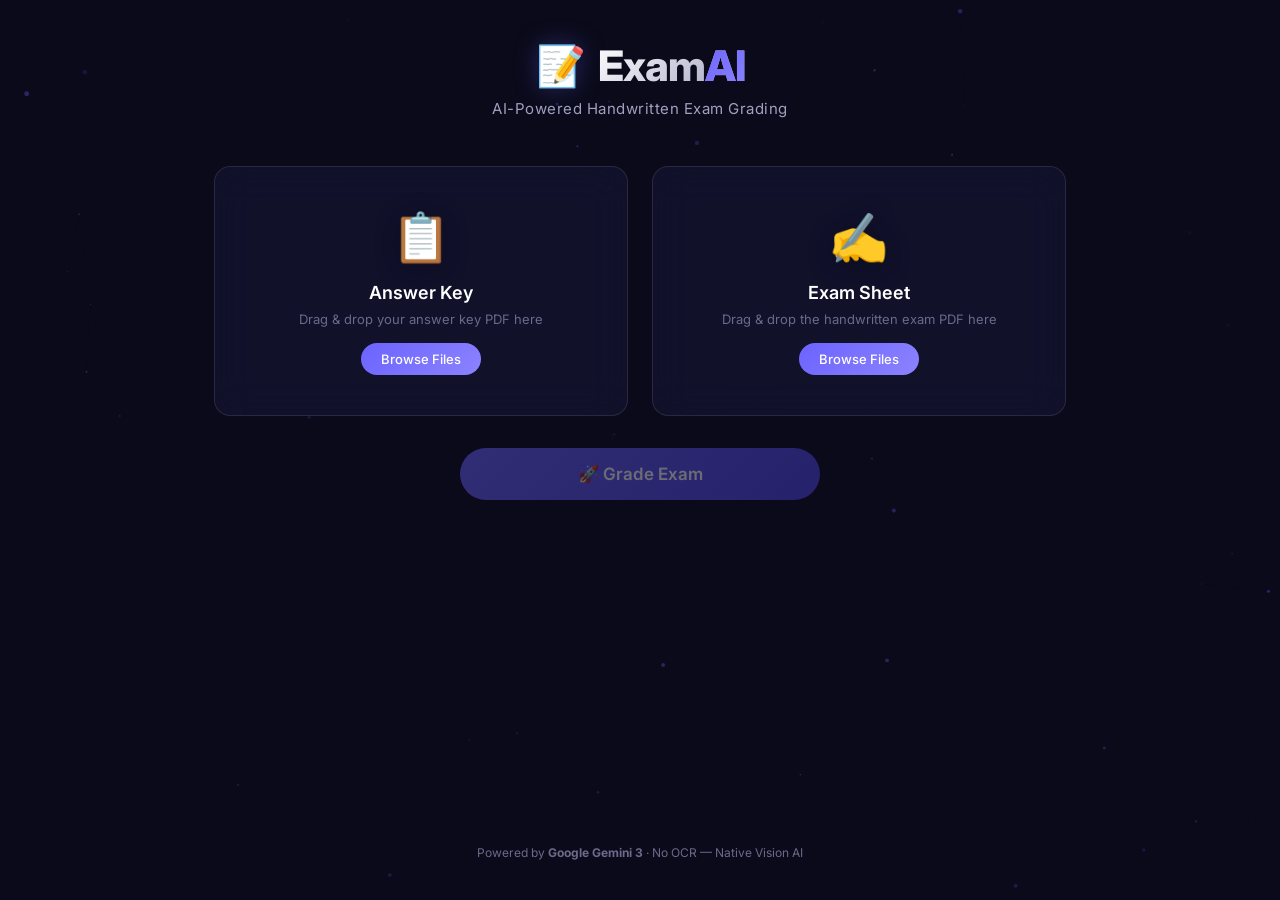
==== frontend/index.html @ cbce3d0c "v1" ====
<!DOCTYPE html>
<html lang="en">
<head>
    <meta charset="UTF-8">
    <meta name="viewport" content="width=device-width, initial-scale=1.0">
    <meta name="description" content="ExamAI - AI-Powered Handwritten Exam Grading using Google Gemini 3. Upload exam sheets and answer keys to get instant grading.">
    <title>ExamAI — AI Exam Grader</title>
    <link rel="preconnect" href="https://fonts.googleapis.com">
    <link rel="preconnect" href="https://fonts.gstatic.com" crossorigin>
    <link href="https://fonts.googleapis.com/css2?family=Inter:wght@300;400;500;600;700;800&display=swap" rel="stylesheet">
    <link rel="stylesheet" href="style.css">
</head>
<body>
    <!-- Background Canvas -->
    <canvas id="bgCanvas"></canvas>

    <!-- Main App -->
    <div class="app-container">
        <!-- Header -->
        <header class="header">
            <div class="logo">
                <span class="logo-icon">📝</span>
                <h1>Exam<span class="accent">AI</span></h1>
            </div>
            <p class="tagline">AI-Powered Handwritten Exam Grading</p>
        </header>

        <!-- Upload Section -->
        <main class="main-content" id="uploadSection">
            <div class="upload-grid">
                <!-- Answer Key Upload -->
                <div class="upload-card" id="answerKeyCard">
                    <div class="upload-zone" id="answerKeyZone" data-target="answerKey">
                        <div class="upload-icon">📋</div>
                        <h3>Answer Key</h3>
                        <p>Drag & drop your answer key PDF here</p>
                        <span class="upload-btn">Browse Files</span>
                        <input type="file" id="answerKeyInput" accept=".pdf" hidden>
                    </div>
                    <div class="file-info" id="answerKeyInfo" style="display: none;">
                        <span class="file-icon">📄</span>
                        <span class="file-name" id="answerKeyName"></span>
                        <button class="remove-btn" data-target="answerKey">✕</button>
                    </div>
                </div>

                <!-- Exam Sheet Upload -->
                <div class="upload-card" id="examSheetCard">
                    <div class="upload-zone" id="examSheetZone" data-target="examSheet">
                        <div class="upload-icon">✍️</div>
                        <h3>Exam Sheet</h3>
                        <p>Drag & drop the handwritten exam PDF here</p>
                        <span class="upload-btn">Browse Files</span>
                        <input type="file" id="examSheetInput" accept=".pdf" hidden>
                    </div>
                    <div class="file-info" id="examSheetInfo" style="display: none;">
                        <span class="file-icon">📄</span>
                        <span class="file-name" id="examSheetName"></span>
                        <button class="remove-btn" data-target="examSheet">✕</button>
                    </div>
                </div>
            </div>

            <!-- Grade Button -->
            <button class="grade-btn" id="gradeBtn" disabled>
                <span class="btn-text">🚀 Grade Exam</span>
                <span class="btn-loading" style="display: none;">
                    <span class="spinner"></span>
                    Analyzing with Gemini 3...
                </span>
            </button>
        </main>

        <!-- Progress Section -->
        <section class="progress-section" id="progressSection" style="display: none;">
            <div class="progress-card">
                <div class="progress-header">
                    <span class="spinner-large"></span>
                    <h2>Grading in Progress</h2>
                </div>
                <div class="progress-steps">
                    <div class="step" id="step1">
                        <span class="step-icon">📄</span>
                        <span class="step-text">Converting PDFs to images...</span>
                    </div>
                    <div class="step" id="step2">
                        <span class="step-icon">🔍</span>
                        <span class="step-text">Analyzing answer key with Gemini 3...</span>
                    </div>
                    <div class="step" id="step3">
                        <span class="step-icon">📝</span>
                        <span class="step-text">Grading handwritten answers...</span>
                    </div>
                    <div class="step" id="step4">
                        <span class="step-icon">📊</span>
                        <span class="step-text">Generating grading report...</span>
                    </div>
                </div>
                <div class="progress-bar-container">
                    <div class="progress-bar" id="progressBar"></div>
                </div>
                <p class="progress-note">This may take 30-60 seconds depending on the exam length.</p>
            </div>
        </section>

        <!-- Results Section -->
        <section class="results-section" id="resultsSection" style="display: none;">
            <div class="results-card">
                <div class="results-header">
                    <h2>✅ Grading Complete!</h2>
                    <div class="score-circle" id="scoreCircle">
                        <span class="score-value" id="scoreValue">--</span>
                        <span class="score-label">Score</span>
                    </div>
                </div>
                
                <div class="results-summary" id="resultsSummary"></div>
                
                <div class="results-table-container" id="resultsTable"></div>
                
                <div class="results-actions">
                    <button class="download-btn" id="downloadBtn">
                        📥 Download Report PDF
                    </button>
                    <button class="new-btn" id="newGradeBtn">
                        🔄 Grade Another Exam
                    </button>
                </div>
            </div>
        </section>

        <!-- Error Section -->
        <section class="error-section" id="errorSection" style="display: none;">
            <div class="error-card">
                <span class="error-icon">⚠️</span>
                <h2>Grading Failed</h2>
                <p class="error-message" id="errorMessage"></p>
                <button class="retry-btn" id="retryBtn">Try Again</button>
            </div>
        </section>

        <!-- Footer -->
        <footer class="footer">
            <p>Powered by <strong>Google Gemini 3</strong> · No OCR — Native Vision AI</p>
        </footer>
    </div>

    <script src="app.js"></script>
</body>
</html>
---- frontend/style.css ----
/* ================================================
   ExamAI - Premium Dark Glassmorphism Design
   ================================================ */

/* ── Reset & Base ── */
*,
*::before,
*::after {
    margin: 0;
    padding: 0;
    box-sizing: border-box;
}

:root {
    --bg-primary: #0a0a1a;
    --bg-secondary: #12122a;
    --bg-card: rgba(20, 20, 50, 0.7);
    --bg-card-hover: rgba(30, 30, 70, 0.8);
    --glass: rgba(255, 255, 255, 0.05);
    --glass-border: rgba(255, 255, 255, 0.1);
    --accent: #6c63ff;
    --accent-light: #8b83ff;
    --accent-glow: rgba(108, 99, 255, 0.3);
    --success: #00d97e;
    --success-glow: rgba(0, 217, 126, 0.3);
    --warning: #f5a623;
    --danger: #ff4d6d;
    --danger-glow: rgba(255, 77, 109, 0.3);
    --text-primary: #ffffff;
    --text-secondary: #a0a0c0;
    --text-muted: #6a6a8a;
    --radius: 16px;
    --radius-sm: 10px;
    --shadow: 0 8px 32px rgba(0, 0, 0, 0.4);
    --transition: all 0.3s cubic-bezier(0.4, 0, 0.2, 1);
}

html {
    font-size: 16px;
    scroll-behavior: smooth;
}

body {
    font-family: 'Inter', -apple-system, BlinkMacSystemFont, sans-serif;
    background: var(--bg-primary);
    color: var(--text-primary);
    min-height: 100vh;
    overflow-x: hidden;
    position: relative;
}

/* ── Background Canvas ── */
#bgCanvas {
    position: fixed;
    top: 0;
    left: 0;
    width: 100%;
    height: 100%;
    z-index: 0;
    pointer-events: none;
}

/* ── App Container ── */
.app-container {
    position: relative;
    z-index: 1;
    max-width: 900px;
    margin: 0 auto;
    padding: 40px 24px;
    min-height: 100vh;
    display: flex;
    flex-direction: column;
}

/* ── Header ── */
.header {
    text-align: center;
    margin-bottom: 48px;
    animation: fadeInDown 0.8s ease;
}

.logo {
    display: flex;
    align-items: center;
    justify-content: center;
    gap: 12px;
    margin-bottom: 8px;
}

.logo-icon {
    font-size: 40px;
    filter: drop-shadow(0 0 12px var(--accent-glow));
}

.logo h1 {
    font-size: 42px;
    font-weight: 800;
    letter-spacing: -1px;
    background: linear-gradient(135deg, #ffffff 0%, #a0a0c0 100%);
    -webkit-background-clip: text;
    -webkit-text-fill-color: transparent;
    background-clip: text;
}

.accent {
    background: linear-gradient(135deg, var(--accent) 0%, var(--accent-light) 100%);
    -webkit-background-clip: text;
    background-clip: text;
}

.tagline {
    font-size: 15px;
    color: var(--text-secondary);
    font-weight: 400;
    letter-spacing: 0.5px;
}

/* ── Upload Section ── */
.upload-grid {
    display: grid;
    grid-template-columns: 1fr 1fr;
    gap: 24px;
    margin-bottom: 32px;
}

.upload-card {
    background: var(--bg-card);
    backdrop-filter: blur(20px);
    -webkit-backdrop-filter: blur(20px);
    border: 1px solid var(--glass-border);
    border-radius: var(--radius);
    overflow: hidden;
    transition: var(--transition);
    animation: fadeInUp 0.6s ease;
}

.upload-card:nth-child(2) {
    animation-delay: 0.1s;
}

.upload-card:hover {
    border-color: var(--accent);
    box-shadow: 0 0 30px var(--accent-glow);
    transform: translateY(-2px);
}

.upload-zone {
    padding: 40px 24px;
    text-align: center;
    cursor: pointer;
    transition: var(--transition);
    position: relative;
}

.upload-zone.drag-over {
    background: rgba(108, 99, 255, 0.1);
    border-color: var(--accent);
}

.upload-zone.has-file {
    padding: 20px 24px;
}

.upload-icon {
    font-size: 48px;
    margin-bottom: 16px;
    display: block;
    filter: drop-shadow(0 4px 12px rgba(0, 0, 0, 0.3));
    transition: var(--transition);
}

.upload-zone:hover .upload-icon {
    transform: scale(1.1);
}

.upload-zone h3 {
    font-size: 18px;
    font-weight: 600;
    margin-bottom: 8px;
    color: var(--text-primary);
}

.upload-zone p {
    font-size: 13px;
    color: var(--text-muted);
    margin-bottom: 16px;
}

.upload-btn {
    display: inline-block;
    padding: 8px 20px;
    background: linear-gradient(135deg, var(--accent), var(--accent-light));
    color: white;
    border-radius: 50px;
    font-size: 13px;
    font-weight: 500;
    transition: var(--transition);
    cursor: pointer;
}

.upload-btn:hover {
    transform: scale(1.05);
    box-shadow: 0 4px 20px var(--accent-glow);
}

/* ── File Info ── */
.file-info {
    display: flex;
    align-items: center;
    gap: 10px;
    padding: 14px 20px;
    background: rgba(108, 99, 255, 0.08);
    border-top: 1px solid var(--glass-border);
    animation: fadeIn 0.3s ease;
}

.file-icon {
    font-size: 20px;
}

.file-name {
    flex: 1;
    font-size: 13px;
    color: var(--accent-light);
    font-weight: 500;
    overflow: hidden;
    text-overflow: ellipsis;
    white-space: nowrap;
}

.remove-btn {
    background: rgba(255, 77, 109, 0.15);
    border: none;
    color: var(--danger);
    width: 28px;
    height: 28px;
    border-radius: 50%;
    cursor: pointer;
    font-size: 14px;
    display: flex;
    align-items: center;
    justify-content: center;
    transition: var(--transition);
}

.remove-btn:hover {
    background: var(--danger);
    color: white;
}

/* ── Grade Button ── */
.grade-btn {
    display: flex;
    align-items: center;
    justify-content: center;
    width: 100%;
    max-width: 360px;
    margin: 0 auto;
    padding: 16px 32px;
    background: linear-gradient(135deg, var(--accent), #4f46e5);
    color: white;
    border: none;
    border-radius: 60px;
    font-size: 17px;
    font-weight: 600;
    font-family: inherit;
    cursor: pointer;
    transition: var(--transition);
    box-shadow: 0 4px 24px var(--accent-glow);
    animation: fadeInUp 0.8s ease;
}

.grade-btn:hover:not(:disabled) {
    transform: translateY(-2px);
    box-shadow: 0 8px 40px var(--accent-glow);
}

.grade-btn:active:not(:disabled) {
    transform: translateY(0);
}

.grade-btn:disabled {
    opacity: 0.4;
    cursor: not-allowed;
    box-shadow: none;
}

.btn-text, .btn-loading {
    display: flex;
    align-items: center;
    gap: 8px;
}

/* ── Spinner ── */
.spinner {
    width: 20px;
    height: 20px;
    border: 2.5px solid rgba(255, 255, 255, 0.3);
    border-top-color: white;
    border-radius: 50%;
    animation: spin 0.8s linear infinite;
}

.spinner-large {
    width: 36px;
    height: 36px;
    border: 3px solid rgba(108, 99, 255, 0.2);
    border-top-color: var(--accent);
    border-radius: 50%;
    animation: spin 0.8s linear infinite;
}

/* ── Progress Section ── */
.progress-section {
    animation: fadeIn 0.5s ease;
}

.progress-card {
    background: var(--bg-card);
    backdrop-filter: blur(20px);
    border: 1px solid var(--glass-border);
    border-radius: var(--radius);
    padding: 40px;
    text-align: center;
}

.progress-header {
    display: flex;
    flex-direction: column;
    align-items: center;
    gap: 16px;
    margin-bottom: 32px;
}

.progress-header h2 {
    font-size: 22px;
    font-weight: 600;
}

.progress-steps {
    display: flex;
    flex-direction: column;
    gap: 12px;
    margin-bottom: 28px;
    text-align: left;
    max-width: 400px;
    margin-left: auto;
    margin-right: auto;
}

.step {
    display: flex;
    align-items: center;
    gap: 12px;
    padding: 10px 16px;
    border-radius: var(--radius-sm);
    background: rgba(255, 255, 255, 0.03);
    opacity: 0.4;
    transition: var(--transition);
}

.step.active {
    opacity: 1;
    background: rgba(108, 99, 255, 0.1);
    border-left: 3px solid var(--accent);
}

.step.done {
    opacity: 0.7;
}

.step.done .step-icon::after {
    content: " ✓";
    color: var(--success);
}

.step-icon {
    font-size: 18px;
}

.step-text {
    font-size: 14px;
    color: var(--text-secondary);
}

.progress-bar-container {
    height: 6px;
    background: rgba(255, 255, 255, 0.06);
    border-radius: 3px;
    overflow: hidden;
    margin-bottom: 16px;
}

.progress-bar {
    height: 100%;
    width: 0%;
    background: linear-gradient(90deg, var(--accent), var(--accent-light));
    border-radius: 3px;
    transition: width 1s ease;
}

.progress-note {
    font-size: 12px;
    color: var(--text-muted);
}

/* ── Results Section ── */
.results-section {
    animation: fadeIn 0.5s ease;
}

.results-card {
    background: var(--bg-card);
    backdrop-filter: blur(20px);
    border: 1px solid var(--glass-border);
    border-radius: var(--radius);
    padding: 40px;
}

.results-header {
    display: flex;
    align-items: center;
    justify-content: space-between;
    margin-bottom: 32px;
    flex-wrap: wrap;
    gap: 20px;
}

.results-header h2 {
    font-size: 24px;
    font-weight: 700;
    color: var(--success);
}

.score-circle {
    width: 100px;
    height: 100px;
    border-radius: 50%;
    display: flex;
    flex-direction: column;
    align-items: center;
    justify-content: center;
    background: conic-gradient(var(--accent) 0deg, transparent 0deg);
    position: relative;
    animation: scoreReveal 1s ease;
}

.score-circle::before {
    content: '';
    position: absolute;
    width: 82px;
    height: 82px;
    border-radius: 50%;
    background: var(--bg-card);
}

.score-value {
    position: relative;
    z-index: 1;
    font-size: 22px;
    font-weight: 800;
    color: var(--text-primary);
}

.score-label {
    position: relative;
    z-index: 1;
    font-size: 10px;
    color: var(--text-muted);
    text-transform: uppercase;
    letter-spacing: 1px;
}

/* ── Results Summary ── */
.results-summary {
    display: grid;
    grid-template-columns: repeat(auto-fit, minmax(140px, 1fr));
    gap: 12px;
    margin-bottom: 28px;
}

.summary-item {
    background: rgba(255, 255, 255, 0.03);
    border-radius: var(--radius-sm);
    padding: 16px;
    text-align: center;
}

.summary-item .value {
    font-size: 24px;
    font-weight: 700;
    color: var(--accent-light);
    display: block;
}

.summary-item .label {
    font-size: 11px;
    color: var(--text-muted);
    text-transform: uppercase;
    letter-spacing: 0.5px;
    margin-top: 4px;
}

/* ── Results Table ── */
.results-table-container {
    overflow-x: auto;
    margin-bottom: 28px;
}

.results-table {
    width: 100%;
    border-collapse: collapse;
    font-size: 14px;
}

.results-table thead th {
    background: rgba(108, 99, 255, 0.15);
    color: var(--accent-light);
    padding: 12px 16px;
    text-align: left;
    font-weight: 600;
    font-size: 12px;
    text-transform: uppercase;
    letter-spacing: 0.5px;
    border-bottom: 1px solid var(--glass-border);
}

.results-table tbody tr {
    border-bottom: 1px solid rgba(255, 255, 255, 0.04);
    transition: var(--transition);
}

.results-table tbody tr:hover {
    background: rgba(108, 99, 255, 0.05);
}

.results-table td {
    padding: 12px 16px;
    color: var(--text-secondary);
}

.results-table td:first-child {
    font-weight: 600;
    color: var(--text-primary);
}

.marks-badge {
    display: inline-flex;
    align-items: center;
    gap: 4px;
    padding: 4px 10px;
    border-radius: 20px;
    font-size: 13px;
    font-weight: 600;
}

.marks-badge.full {
    background: rgba(0, 217, 126, 0.15);
    color: var(--success);
}

.marks-badge.partial {
    background: rgba(245, 166, 35, 0.15);
    color: var(--warning);
}

.marks-badge.zero {
    background: rgba(255, 77, 109, 0.15);
    color: var(--danger);
}

.reasoning-text {
    font-size: 12px;
    color: var(--text-muted);
    font-style: italic;
    max-width: 300px;
}

/* ── Action Buttons ── */
.results-actions {
    display: flex;
    gap: 16px;
    justify-content: center;
    flex-wrap: wrap;
}

.download-btn {
    padding: 14px 32px;
    background: linear-gradient(135deg, var(--success), #00b368);
    color: white;
    border: none;
    border-radius: 50px;
    font-size: 15px;
    font-weight: 600;
    font-family: inherit;
    cursor: pointer;
    transition: var(--transition);
    box-shadow: 0 4px 20px var(--success-glow);
}

.download-btn:hover {
    transform: translateY(-2px);
    box-shadow: 0 8px 30px var(--success-glow);
}

.new-btn {
    padding: 14px 32px;
    background: rgba(255, 255, 255, 0.06);
    color: var(--text-secondary);
    border: 1px solid var(--glass-border);
    border-radius: 50px;
    font-size: 15px;
    font-weight: 500;
    font-family: inherit;
    cursor: pointer;
    transition: var(--transition);
}

.new-btn:hover {
    background: rgba(255, 255, 255, 0.1);
    color: var(--text-primary);
}

/* ── Error Section ── */
.error-card {
    background: var(--bg-card);
    backdrop-filter: blur(20px);
    border: 1px solid rgba(255, 77, 109, 0.3);
    border-radius: var(--radius);
    padding: 48px 40px;
    text-align: center;
    animation: shake 0.4s ease;
}

.error-icon {
    font-size: 56px;
    display: block;
    margin-bottom: 16px;
}

.error-card h2 {
    font-size: 22px;
    color: var(--danger);
    margin-bottom: 12px;
}

.error-message {
    color: var(--text-secondary);
    font-size: 14px;
    margin-bottom: 24px;
    max-width: 500px;
    margin-left: auto;
    margin-right: auto;
}

.retry-btn {
    padding: 12px 28px;
    background: rgba(255, 77, 109, 0.15);
    color: var(--danger);
    border: 1px solid rgba(255, 77, 109, 0.3);
    border-radius: 50px;
    font-size: 15px;
    font-weight: 600;
    font-family: inherit;
    cursor: pointer;
    transition: var(--transition);
}

.retry-btn:hover {
    background: var(--danger);
    color: white;
}

/* ── Footer ── */
.footer {
    margin-top: auto;
    padding-top: 48px;
    text-align: center;
}

.footer p {
    font-size: 12px;
    color: var(--text-muted);
}

/* ── Animations ── */
@keyframes fadeIn {
    from { opacity: 0; }
    to { opacity: 1; }
}

@keyframes fadeInUp {
    from {
        opacity: 0;
        transform: translateY(24px);
    }
    to {
        opacity: 1;
        transform: translateY(0);
    }
}

@keyframes fadeInDown {
    from {
        opacity: 0;
        transform: translateY(-24px);
    }
    to {
        opacity: 1;
        transform: translateY(0);
    }
}

@keyframes spin {
    to { transform: rotate(360deg); }
}

@keyframes scoreReveal {
    from {
        transform: scale(0.5);
        opacity: 0;
    }
    to {
        transform: scale(1);
        opacity: 1;
    }
}

@keyframes shake {
    0%, 100% { transform: translateX(0); }
    25% { transform: translateX(-8px); }
    75% { transform: translateX(8px); }
}

/* ── Responsive ── */
@media (max-width: 640px) {
    .app-container {
        padding: 24px 16px;
    }

    .logo h1 {
        font-size: 32px;
    }

    .upload-grid {
        grid-template-columns: 1fr;
    }

    .results-header {
        flex-direction: column;
        text-align: center;
    }

    .progress-card,
    .results-card,
    .error-card {
        padding: 24px 20px;
    }

    .results-actions {
        flex-direction: column;
    }

    .download-btn,
    .new-btn {
        width: 100%;
    }
}
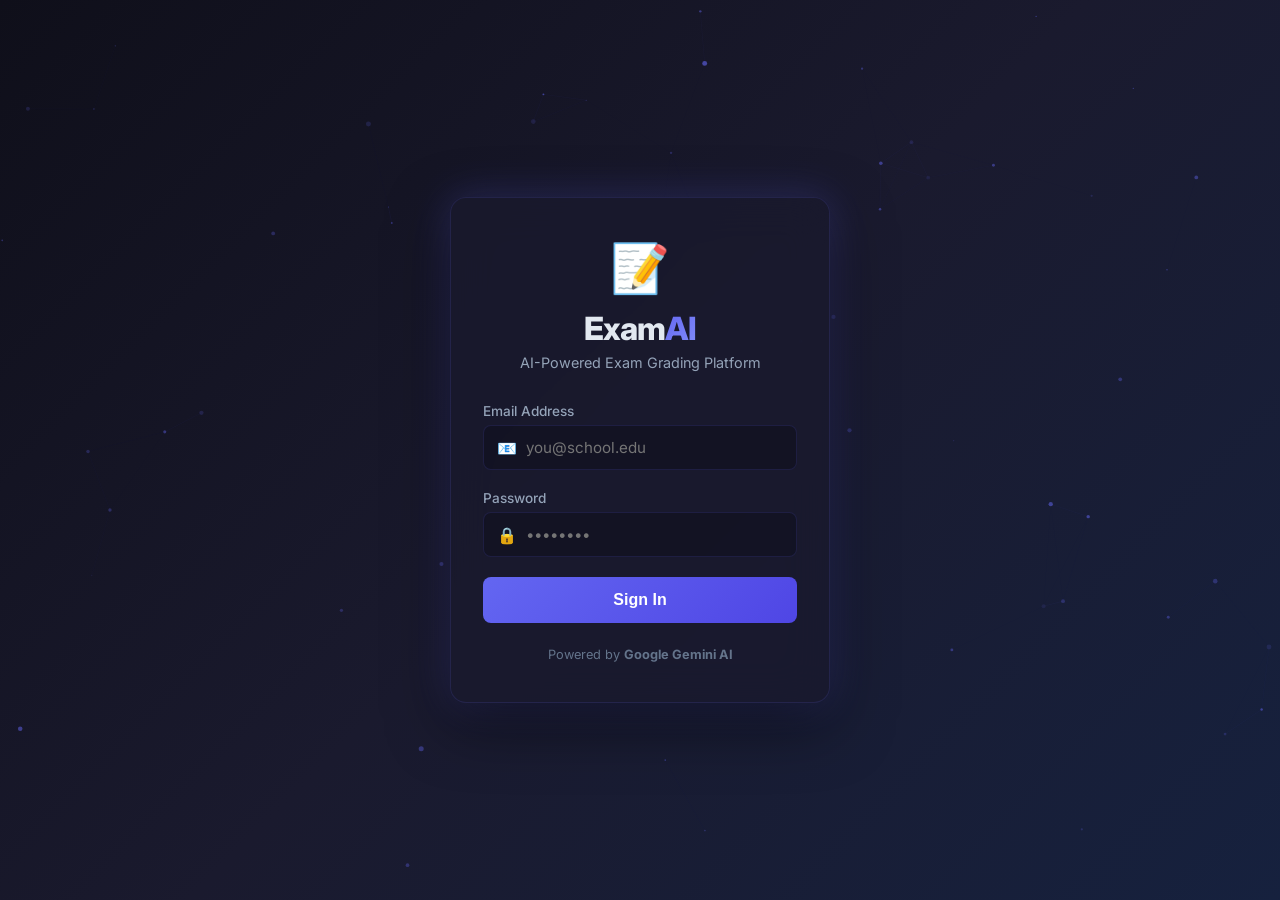
==== commit 9c18be5f: "v2" ====
--- a/frontend/index.html
+++ b/frontend/index.html
@@ -1,150 +1,160 @@
 <!DOCTYPE html>
 <html lang="en">
+
 <head>
     <meta charset="UTF-8">
     <meta name="viewport" content="width=device-width, initial-scale=1.0">
-    <meta name="description" content="ExamAI - AI-Powered Handwritten Exam Grading using Google Gemini 3. Upload exam sheets and answer keys to get instant grading.">
-    <title>ExamAI — AI Exam Grader</title>
+    <meta name="description"
+        content="ExamAI - AI-Powered Exam Grading Platform. Login to manage exams, submit answers, and view results.">
+    <title>ExamAI — Login</title>
     <link rel="preconnect" href="https://fonts.googleapis.com">
     <link rel="preconnect" href="https://fonts.gstatic.com" crossorigin>
-    <link href="https://fonts.googleapis.com/css2?family=Inter:wght@300;400;500;600;700;800&display=swap" rel="stylesheet">
-    <link rel="stylesheet" href="style.css">
+    <link href="https://fonts.googleapis.com/css2?family=Inter:wght@300;400;500;600;700;800&display=swap"
+        rel="stylesheet">
+    <link rel="stylesheet" href="css/style.css">
 </head>
-<body>
-    <!-- Background Canvas -->
+
+<body class="login-body">
     <canvas id="bgCanvas"></canvas>
 
-    <!-- Main App -->
-    <div class="app-container">
-        <!-- Header -->
-        <header class="header">
-            <div class="logo">
+    <div class="login-container">
+        <div class="login-card">
+            <div class="login-header">
                 <span class="logo-icon">📝</span>
                 <h1>Exam<span class="accent">AI</span></h1>
+                <p class="tagline">AI-Powered Exam Grading Platform</p>
             </div>
-            <p class="tagline">AI-Powered Handwritten Exam Grading</p>
-        </header>
 
-        <!-- Upload Section -->
-        <main class="main-content" id="uploadSection">
-            <div class="upload-grid">
-                <!-- Answer Key Upload -->
-                <div class="upload-card" id="answerKeyCard">
-                    <div class="upload-zone" id="answerKeyZone" data-target="answerKey">
-                        <div class="upload-icon">📋</div>
-                        <h3>Answer Key</h3>
-                        <p>Drag & drop your answer key PDF here</p>
-                        <span class="upload-btn">Browse Files</span>
-                        <input type="file" id="answerKeyInput" accept=".pdf" hidden>
-                    </div>
-                    <div class="file-info" id="answerKeyInfo" style="display: none;">
-                        <span class="file-icon">📄</span>
-                        <span class="file-name" id="answerKeyName"></span>
-                        <button class="remove-btn" data-target="answerKey">✕</button>
+            <form id="loginForm" class="login-form">
+                <div class="form-group">
+                    <label for="email">Email Address</label>
+                    <div class="input-wrapper">
+                        <span class="input-icon">📧</span>
+                        <input type="email" id="email" placeholder="you@school.edu" required autocomplete="email">
                     </div>
                 </div>
 
-                <!-- Exam Sheet Upload -->
-                <div class="upload-card" id="examSheetCard">
-                    <div class="upload-zone" id="examSheetZone" data-target="examSheet">
-                        <div class="upload-icon">✍️</div>
-                        <h3>Exam Sheet</h3>
-                        <p>Drag & drop the handwritten exam PDF here</p>
-                        <span class="upload-btn">Browse Files</span>
-                        <input type="file" id="examSheetInput" accept=".pdf" hidden>
-                    </div>
-                    <div class="file-info" id="examSheetInfo" style="display: none;">
-                        <span class="file-icon">📄</span>
-                        <span class="file-name" id="examSheetName"></span>
-                        <button class="remove-btn" data-target="examSheet">✕</button>
+                <div class="form-group">
+                    <label for="password">Password</label>
+                    <div class="input-wrapper">
+                        <span class="input-icon">🔒</span>
+                        <input type="password" id="password" placeholder="••••••••" required
+                            autocomplete="current-password">
                     </div>
                 </div>
+
+                <div id="loginError" class="form-error" style="display: none;"></div>
+
+                <button type="submit" class="login-btn" id="loginBtn">
+                    <span class="btn-text">Sign In</span>
+                    <span class="btn-loading" style="display: none;">
+                        <span class="spinner"></span> Signing in...
+                    </span>
+                </button>
+            </form>
+
+            <div class="login-footer">
+                <p>Powered by <strong>Google Gemini AI</strong></p>
             </div>
-
-            <!-- Grade Button -->
-            <button class="grade-btn" id="gradeBtn" disabled>
-                <span class="btn-text">🚀 Grade Exam</span>
-                <span class="btn-loading" style="display: none;">
-                    <span class="spinner"></span>
-                    Analyzing with Gemini 3...
-                </span>
-            </button>
-        </main>
-
-        <!-- Progress Section -->
-        <section class="progress-section" id="progressSection" style="display: none;">
-            <div class="progress-card">
-                <div class="progress-header">
-                    <span class="spinner-large"></span>
-                    <h2>Grading in Progress</h2>
-                </div>
-                <div class="progress-steps">
-                    <div class="step" id="step1">
-                        <span class="step-icon">📄</span>
-                        <span class="step-text">Converting PDFs to images...</span>
-                    </div>
-                    <div class="step" id="step2">
-                        <span class="step-icon">🔍</span>
-                        <span class="step-text">Analyzing answer key with Gemini 3...</span>
-                    </div>
-                    <div class="step" id="step3">
-                        <span class="step-icon">📝</span>
-                        <span class="step-text">Grading handwritten answers...</span>
-                    </div>
-                    <div class="step" id="step4">
-                        <span class="step-icon">📊</span>
-                        <span class="step-text">Generating grading report...</span>
-                    </div>
-                </div>
-                <div class="progress-bar-container">
-                    <div class="progress-bar" id="progressBar"></div>
-                </div>
-                <p class="progress-note">This may take 30-60 seconds depending on the exam length.</p>
-            </div>
-        </section>
-
-        <!-- Results Section -->
-        <section class="results-section" id="resultsSection" style="display: none;">
-            <div class="results-card">
-                <div class="results-header">
-                    <h2>✅ Grading Complete!</h2>
-                    <div class="score-circle" id="scoreCircle">
-                        <span class="score-value" id="scoreValue">--</span>
-                        <span class="score-label">Score</span>
-                    </div>
-                </div>
-                
-                <div class="results-summary" id="resultsSummary"></div>
-                
-                <div class="results-table-container" id="resultsTable"></div>
-                
-                <div class="results-actions">
-                    <button class="download-btn" id="downloadBtn">
-                        📥 Download Report PDF
-                    </button>
-                    <button class="new-btn" id="newGradeBtn">
-                        🔄 Grade Another Exam
-                    </button>
-                </div>
-            </div>
-        </section>
-
-        <!-- Error Section -->
-        <section class="error-section" id="errorSection" style="display: none;">
-            <div class="error-card">
-                <span class="error-icon">⚠️</span>
-                <h2>Grading Failed</h2>
-                <p class="error-message" id="errorMessage"></p>
-                <button class="retry-btn" id="retryBtn">Try Again</button>
-            </div>
-        </section>
-
-        <!-- Footer -->
-        <footer class="footer">
-            <p>Powered by <strong>Google Gemini 3</strong> · No OCR — Native Vision AI</p>
-        </footer>
+        </div>
     </div>
 
-    <script src="app.js"></script>
+    <script src="js/auth.js"></script>
+    <script>
+        // Redirect if already logged in
+        if (Auth.isLoggedIn()) {
+            Auth.redirectToDashboard();
+        }
+
+        document.getElementById('loginForm').addEventListener('submit', async (e) => {
+            e.preventDefault();
+            const email = document.getElementById('email').value;
+            const password = document.getElementById('password').value;
+            const errorEl = document.getElementById('loginError');
+            const btn = document.getElementById('loginBtn');
+            const btnText = btn.querySelector('.btn-text');
+            const btnLoading = btn.querySelector('.btn-loading');
+
+            errorEl.style.display = 'none';
+            btnText.style.display = 'none';
+            btnLoading.style.display = 'inline-flex';
+            btn.disabled = true;
+
+            try {
+                await Auth.login(email, password);
+                Auth.redirectToDashboard();
+            } catch (err) {
+                errorEl.textContent = err.message || 'Login failed';
+                errorEl.style.display = 'block';
+            } finally {
+                btnText.style.display = 'inline';
+                btnLoading.style.display = 'none';
+                btn.disabled = false;
+            }
+        });
+    </script>
+
+    <!-- Background animation -->
+    <script>
+        const canvas = document.getElementById('bgCanvas');
+        const ctx = canvas.getContext('2d');
+        let particles = [];
+
+        function resize() {
+            canvas.width = window.innerWidth;
+            canvas.height = window.innerHeight;
+        }
+        resize();
+        window.addEventListener('resize', resize);
+
+        class Particle {
+            constructor() {
+                this.x = Math.random() * canvas.width;
+                this.y = Math.random() * canvas.height;
+                this.size = Math.random() * 2 + 0.5;
+                this.speedX = (Math.random() - 0.5) * 0.5;
+                this.speedY = (Math.random() - 0.5) * 0.5;
+                this.opacity = Math.random() * 0.5 + 0.1;
+            }
+            update() {
+                this.x += this.speedX;
+                this.y += this.speedY;
+                if (this.x < 0 || this.x > canvas.width) this.speedX *= -1;
+                if (this.y < 0 || this.y > canvas.height) this.speedY *= -1;
+            }
+            draw() {
+                ctx.beginPath();
+                ctx.arc(this.x, this.y, this.size, 0, Math.PI * 2);
+                ctx.fillStyle = `rgba(99, 102, 241, ${this.opacity})`;
+                ctx.fill();
+            }
+        }
+
+        for (let i = 0; i < 60; i++) particles.push(new Particle());
+
+        function animate() {
+            ctx.clearRect(0, 0, canvas.width, canvas.height);
+            particles.forEach(p => { p.update(); p.draw(); });
+            // Draw connections
+            for (let i = 0; i < particles.length; i++) {
+                for (let j = i + 1; j < particles.length; j++) {
+                    const dx = particles[i].x - particles[j].x;
+                    const dy = particles[i].y - particles[j].y;
+                    const dist = Math.sqrt(dx * dx + dy * dy);
+                    if (dist < 120) {
+                        ctx.beginPath();
+                        ctx.moveTo(particles[i].x, particles[i].y);
+                        ctx.lineTo(particles[j].x, particles[j].y);
+                        ctx.strokeStyle = `rgba(99, 102, 241, ${0.1 * (1 - dist / 120)})`;
+                        ctx.lineWidth = 0.5;
+                        ctx.stroke();
+                    }
+                }
+            }
+            requestAnimationFrame(animate);
+        }
+        animate();
+    </script>
 </body>
-</html>
+
+</html>
--- a/frontend/css/style.css
+++ b/frontend/css/style.css
@@ -0,0 +1,946 @@
+/* ═══════════════════════════════════════════
+   ExamAI v2 — Design System & Global Styles
+   ═══════════════════════════════════════════ */
+
+:root {
+    /* Colors */
+    --bg-primary: #0f0f1a;
+    --bg-secondary: #1a1a2e;
+    --bg-card: rgba(26, 26, 46, 0.8);
+    --bg-card-hover: rgba(30, 30, 55, 0.9);
+    --bg-input: rgba(15, 15, 30, 0.6);
+
+    --accent: #6366f1;
+    --accent-light: #818cf8;
+    --accent-glow: rgba(99, 102, 241, 0.3);
+
+    --success: #10b981;
+    --success-bg: rgba(16, 185, 129, 0.1);
+    --warning: #f59e0b;
+    --warning-bg: rgba(245, 158, 11, 0.1);
+    --danger: #ef4444;
+    --danger-bg: rgba(239, 68, 68, 0.1);
+    --info: #3b82f6;
+    --info-bg: rgba(59, 130, 246, 0.1);
+
+    --text-primary: #e2e8f0;
+    --text-secondary: #94a3b8;
+    --text-muted: #64748b;
+
+    --border: rgba(99, 102, 241, 0.15);
+    --border-hover: rgba(99, 102, 241, 0.35);
+
+    /* Spacing */
+    --radius: 12px;
+    --radius-sm: 8px;
+    --radius-lg: 16px;
+
+    /* Transitions */
+    --transition: all 0.3s cubic-bezier(0.4, 0, 0.2, 1);
+}
+
+* {
+    margin: 0;
+    padding: 0;
+    box-sizing: border-box;
+}
+
+html,
+body {
+    font-family: 'Inter', -apple-system, BlinkMacSystemFont, sans-serif;
+    background: var(--bg-primary);
+    color: var(--text-primary);
+    min-height: 100vh;
+    -webkit-font-smoothing: antialiased;
+}
+
+#bgCanvas {
+    position: fixed;
+    top: 0;
+    left: 0;
+    width: 100%;
+    height: 100%;
+    z-index: 0;
+    pointer-events: none;
+}
+
+/* ── Login Page ── */
+
+.login-body {
+    display: flex;
+    align-items: center;
+    justify-content: center;
+    min-height: 100vh;
+    background: linear-gradient(135deg, #0f0f1a 0%, #1a1a2e 50%, #16213e 100%);
+}
+
+.login-container {
+    position: relative;
+    z-index: 1;
+    width: 100%;
+    max-width: 420px;
+    padding: 20px;
+}
+
+.login-card {
+    background: var(--bg-card);
+    backdrop-filter: blur(20px);
+    border: 1px solid var(--border);
+    border-radius: var(--radius-lg);
+    padding: 40px 32px;
+    box-shadow: 0 20px 60px rgba(0, 0, 0, 0.5), 0 0 40px var(--accent-glow);
+}
+
+.login-header {
+    text-align: center;
+    margin-bottom: 32px;
+}
+
+.login-header .logo-icon {
+    font-size: 48px;
+    display: block;
+    margin-bottom: 12px;
+}
+
+.login-header h1 {
+    font-size: 2rem;
+    font-weight: 800;
+    letter-spacing: -1px;
+}
+
+.accent {
+    background: linear-gradient(135deg, var(--accent), var(--accent-light));
+    -webkit-background-clip: text;
+    -webkit-text-fill-color: transparent;
+    background-clip: text;
+}
+
+.tagline {
+    color: var(--text-secondary);
+    font-size: 0.9rem;
+    margin-top: 6px;
+}
+
+/* ── Forms ── */
+
+.form-group {
+    margin-bottom: 20px;
+}
+
+.form-group label {
+    display: block;
+    font-size: 0.85rem;
+    font-weight: 500;
+    color: var(--text-secondary);
+    margin-bottom: 6px;
+}
+
+.input-wrapper {
+    position: relative;
+    display: flex;
+    align-items: center;
+}
+
+.input-icon {
+    position: absolute;
+    left: 14px;
+    font-size: 1rem;
+    z-index: 1;
+}
+
+.input-wrapper input,
+.input-wrapper select {
+    width: 100%;
+    padding: 12px 14px 12px 42px;
+    background: var(--bg-input);
+    border: 1px solid var(--border);
+    border-radius: var(--radius-sm);
+    color: var(--text-primary);
+    font-size: 0.95rem;
+    font-family: inherit;
+    transition: var(--transition);
+    outline: none;
+}
+
+.input-wrapper input:focus,
+.input-wrapper select:focus {
+    border-color: var(--accent);
+    box-shadow: 0 0 0 3px var(--accent-glow);
+}
+
+input,
+select,
+textarea {
+    width: 100%;
+    padding: 10px 14px;
+    background: var(--bg-input);
+    border: 1px solid var(--border);
+    border-radius: var(--radius-sm);
+    color: var(--text-primary);
+    font-size: 0.9rem;
+    font-family: inherit;
+    transition: var(--transition);
+    outline: none;
+}
+
+input:focus,
+select:focus,
+textarea:focus {
+    border-color: var(--accent);
+    box-shadow: 0 0 0 3px var(--accent-glow);
+}
+
+.form-error {
+    background: var(--danger-bg);
+    color: var(--danger);
+    padding: 10px 14px;
+    border-radius: var(--radius-sm);
+    font-size: 0.85rem;
+    margin-bottom: 16px;
+    border: 1px solid rgba(239, 68, 68, 0.2);
+}
+
+/* ── Buttons ── */
+
+.login-btn,
+.btn-primary {
+    width: 100%;
+    padding: 14px;
+    background: linear-gradient(135deg, var(--accent), #4f46e5);
+    color: white;
+    border: none;
+    border-radius: var(--radius-sm);
+    font-size: 1rem;
+    font-weight: 600;
+    cursor: pointer;
+    transition: var(--transition);
+    display: flex;
+    align-items: center;
+    justify-content: center;
+    gap: 8px;
+}
+
+.login-btn:hover,
+.btn-primary:hover {
+    transform: translateY(-1px);
+    box-shadow: 0 8px 25px var(--accent-glow);
+}
+
+.login-btn:disabled,
+.btn-primary:disabled {
+    opacity: 0.6;
+    cursor: not-allowed;
+    transform: none;
+}
+
+.btn-secondary {
+    padding: 10px 20px;
+    background: transparent;
+    color: var(--accent-light);
+    border: 1px solid var(--border);
+    border-radius: var(--radius-sm);
+    font-size: 0.9rem;
+    font-weight: 500;
+    cursor: pointer;
+    transition: var(--transition);
+}
+
+.btn-secondary:hover {
+    background: var(--accent-glow);
+    border-color: var(--accent);
+}
+
+.btn-danger {
+    padding: 8px 16px;
+    background: var(--danger-bg);
+    color: var(--danger);
+    border: 1px solid rgba(239, 68, 68, 0.2);
+    border-radius: var(--radius-sm);
+    font-size: 0.85rem;
+    cursor: pointer;
+    transition: var(--transition);
+}
+
+.btn-danger:hover {
+    background: rgba(239, 68, 68, 0.2);
+}
+
+.btn-success {
+    padding: 8px 16px;
+    background: var(--success-bg);
+    color: var(--success);
+    border: 1px solid rgba(16, 185, 129, 0.2);
+    border-radius: var(--radius-sm);
+    font-size: 0.85rem;
+    cursor: pointer;
+    transition: var(--transition);
+}
+
+.btn-success:hover {
+    background: rgba(16, 185, 129, 0.2);
+}
+
+.btn-sm {
+    padding: 6px 12px;
+    font-size: 0.8rem;
+}
+
+.btn-icon {
+    padding: 8px;
+    background: transparent;
+    border: 1px solid var(--border);
+    border-radius: var(--radius-sm);
+    color: var(--text-secondary);
+    cursor: pointer;
+    transition: var(--transition);
+    font-size: 1rem;
+}
+
+.btn-icon:hover {
+    background: var(--accent-glow);
+    color: var(--accent-light);
+    border-color: var(--accent);
+}
+
+/* ── Spinner ── */
+
+.spinner {
+    display: inline-block;
+    width: 16px;
+    height: 16px;
+    border: 2px solid rgba(255, 255, 255, 0.3);
+    border-top-color: white;
+    border-radius: 50%;
+    animation: spin 0.6s linear infinite;
+}
+
+@keyframes spin {
+    to {
+        transform: rotate(360deg);
+    }
+}
+
+.login-footer {
+    text-align: center;
+    margin-top: 24px;
+    color: var(--text-muted);
+    font-size: 0.8rem;
+}
+
+/* ═══════════════════════════════════
+   Dashboard Layout
+   ═══════════════════════════════════ */
+
+.dashboard {
+    display: flex;
+    min-height: 100vh;
+}
+
+/* Sidebar */
+.sidebar {
+    width: 260px;
+    background: var(--bg-secondary);
+    border-right: 1px solid var(--border);
+    padding: 24px 0;
+    display: flex;
+    flex-direction: column;
+    position: fixed;
+    top: 0;
+    left: 0;
+    height: 100vh;
+    z-index: 10;
+}
+
+.sidebar-header {
+    padding: 0 20px 24px;
+    border-bottom: 1px solid var(--border);
+    text-align: center;
+}
+
+.sidebar-header h1 {
+    font-size: 1.4rem;
+    font-weight: 800;
+}
+
+.sidebar-header .role-badge {
+    display: inline-block;
+    padding: 4px 12px;
+    border-radius: 20px;
+    font-size: 0.7rem;
+    font-weight: 600;
+    text-transform: uppercase;
+    letter-spacing: 1px;
+    margin-top: 8px;
+}
+
+.role-admin {
+    background: var(--danger-bg);
+    color: var(--danger);
+    border: 1px solid rgba(239, 68, 68, 0.2);
+}
+
+.role-teacher {
+    background: var(--info-bg);
+    color: var(--info);
+    border: 1px solid rgba(59, 130, 246, 0.2);
+}
+
+.role-student {
+    background: var(--success-bg);
+    color: var(--success);
+    border: 1px solid rgba(16, 185, 129, 0.2);
+}
+
+.sidebar-nav {
+    flex: 1;
+    padding: 16px 0;
+    overflow-y: auto;
+}
+
+.nav-item {
+    display: flex;
+    align-items: center;
+    gap: 12px;
+    padding: 12px 20px;
+    color: var(--text-secondary);
+    cursor: pointer;
+    transition: var(--transition);
+    font-size: 0.9rem;
+    border-left: 3px solid transparent;
+}
+
+.nav-item:hover {
+    background: rgba(99, 102, 241, 0.05);
+    color: var(--text-primary);
+}
+
+.nav-item.active {
+    color: var(--accent-light);
+    background: rgba(99, 102, 241, 0.1);
+    border-left-color: var(--accent);
+}
+
+.nav-item .nav-icon {
+    font-size: 1.1rem;
+    width: 24px;
+    text-align: center;
+}
+
+.nav-item .badge {
+    margin-left: auto;
+    background: var(--danger);
+    color: white;
+    font-size: 0.7rem;
+    font-weight: 700;
+    padding: 2px 8px;
+    border-radius: 10px;
+    min-width: 20px;
+    text-align: center;
+}
+
+.sidebar-footer {
+    padding: 16px 20px;
+    border-top: 1px solid var(--border);
+}
+
+.user-info {
+    display: flex;
+    align-items: center;
+    gap: 10px;
+    margin-bottom: 12px;
+}
+
+.user-avatar {
+    width: 36px;
+    height: 36px;
+    border-radius: 50%;
+    background: linear-gradient(135deg, var(--accent), var(--accent-light));
+    display: flex;
+    align-items: center;
+    justify-content: center;
+    font-weight: 700;
+    font-size: 0.85rem;
+}
+
+.user-name {
+    font-size: 0.85rem;
+    font-weight: 500;
+}
+
+.user-email {
+    font-size: 0.75rem;
+    color: var(--text-muted);
+}
+
+.logout-btn {
+    width: 100%;
+    padding: 8px;
+    background: transparent;
+    border: 1px solid var(--border);
+    border-radius: var(--radius-sm);
+    color: var(--text-secondary);
+    font-size: 0.85rem;
+    cursor: pointer;
+    transition: var(--transition);
+}
+
+.logout-btn:hover {
+    border-color: var(--danger);
+    color: var(--danger);
+    background: var(--danger-bg);
+}
+
+/* Main Content */
+.main-content {
+    flex: 1;
+    margin-left: 260px;
+    padding: 32px;
+    position: relative;
+    z-index: 1;
+}
+
+.page-header {
+    margin-bottom: 28px;
+}
+
+.page-header h2 {
+    font-size: 1.6rem;
+    font-weight: 700;
+    margin-bottom: 4px;
+}
+
+.page-header p {
+    color: var(--text-secondary);
+    font-size: 0.9rem;
+}
+
+/* ── Stats Grid ── */
+
+.stats-grid {
+    display: grid;
+    grid-template-columns: repeat(auto-fit, minmax(200px, 1fr));
+    gap: 16px;
+    margin-bottom: 32px;
+}
+
+.stat-card {
+    background: var(--bg-card);
+    border: 1px solid var(--border);
+    border-radius: var(--radius);
+    padding: 20px;
+    transition: var(--transition);
+}
+
+.stat-card:hover {
+    border-color: var(--border-hover);
+    transform: translateY(-2px);
+    box-shadow: 0 8px 30px rgba(0, 0, 0, 0.3);
+}
+
+.stat-icon {
+    font-size: 1.5rem;
+    margin-bottom: 8px;
+}
+
+.stat-value {
+    font-size: 1.8rem;
+    font-weight: 700;
+    background: linear-gradient(135deg, var(--accent-light), #a78bfa);
+    -webkit-background-clip: text;
+    -webkit-text-fill-color: transparent;
+    background-clip: text;
+}
+
+.stat-label {
+    font-size: 0.8rem;
+    color: var(--text-muted);
+    text-transform: uppercase;
+    letter-spacing: 0.5px;
+    margin-top: 4px;
+}
+
+/* ── Content Card ── */
+
+.content-card {
+    background: var(--bg-card);
+    border: 1px solid var(--border);
+    border-radius: var(--radius);
+    padding: 24px;
+    margin-bottom: 24px;
+}
+
+.content-card-header {
+    display: flex;
+    align-items: center;
+    justify-content: space-between;
+    margin-bottom: 20px;
+    padding-bottom: 16px;
+    border-bottom: 1px solid var(--border);
+}
+
+.content-card-header h3 {
+    font-size: 1.1rem;
+    font-weight: 600;
+}
+
+/* ── Table ── */
+
+.data-table {
+    width: 100%;
+    border-collapse: collapse;
+    font-size: 0.9rem;
+}
+
+.data-table th {
+    text-align: left;
+    padding: 12px 16px;
+    color: var(--text-muted);
+    font-weight: 500;
+    font-size: 0.8rem;
+    text-transform: uppercase;
+    letter-spacing: 0.5px;
+    border-bottom: 1px solid var(--border);
+}
+
+.data-table td {
+    padding: 14px 16px;
+    border-bottom: 1px solid rgba(99, 102, 241, 0.07);
+    vertical-align: middle;
+}
+
+.data-table tr:hover td {
+    background: rgba(99, 102, 241, 0.03);
+}
+
+.data-table .status {
+    display: inline-block;
+    padding: 4px 10px;
+    border-radius: 20px;
+    font-size: 0.75rem;
+    font-weight: 600;
+    text-transform: capitalize;
+}
+
+.status-active,
+.status-graded,
+.status-resolved {
+    background: var(--success-bg);
+    color: var(--success);
+}
+
+.status-draft,
+.status-pending {
+    background: var(--warning-bg);
+    color: var(--warning);
+}
+
+.status-closed,
+.status-processing,
+.status-under_review {
+    background: var(--info-bg);
+    color: var(--info);
+}
+
+.status-error,
+.status-rejected,
+.status-open {
+    background: var(--danger-bg);
+    color: var(--danger);
+}
+
+.status-grading {
+    background: var(--info-bg);
+    color: var(--info);
+}
+
+/* ── Modal ── */
+
+.modal-overlay {
+    display: none;
+    position: fixed;
+    inset: 0;
+    background: rgba(0, 0, 0, 0.7);
+    backdrop-filter: blur(4px);
+    z-index: 100;
+    animation: fadeIn 0.2s ease;
+}
+
+.modal-overlay.show {
+    display: flex;
+    align-items: center;
+    justify-content: center;
+}
+
+.modal {
+    background: var(--bg-secondary);
+    border: 1px solid var(--border);
+    border-radius: var(--radius-lg);
+    padding: 32px;
+    width: 90%;
+    max-width: 500px;
+    max-height: 80vh;
+    overflow-y: auto;
+    animation: slideUp 0.3s ease;
+}
+
+.modal h3 {
+    font-size: 1.2rem;
+    margin-bottom: 20px;
+}
+
+.modal .form-group {
+    margin-bottom: 16px;
+}
+
+.modal .form-group label {
+    display: block;
+    font-size: 0.85rem;
+    color: var(--text-secondary);
+    margin-bottom: 6px;
+}
+
+.modal-actions {
+    display: flex;
+    gap: 12px;
+    justify-content: flex-end;
+    margin-top: 24px;
+}
+
+@keyframes fadeIn {
+    from {
+        opacity: 0;
+    }
+
+    to {
+        opacity: 1;
+    }
+}
+
+@keyframes slideUp {
+    from {
+        opacity: 0;
+        transform: translateY(20px);
+    }
+
+    to {
+        opacity: 1;
+        transform: translateY(0);
+    }
+}
+
+/* ── Empty State ── */
+
+.empty-state {
+    text-align: center;
+    padding: 48px 20px;
+    color: var(--text-muted);
+}
+
+.empty-state .empty-icon {
+    font-size: 3rem;
+    margin-bottom: 12px;
+    opacity: 0.5;
+}
+
+.empty-state p {
+    font-size: 0.95rem;
+}
+
+/* ── Toast Notifications ── */
+
+.toast-container {
+    position: fixed;
+    bottom: 24px;
+    right: 24px;
+    z-index: 200;
+    display: flex;
+    flex-direction: column;
+    gap: 8px;
+}
+
+.toast {
+    padding: 14px 20px;
+    border-radius: var(--radius-sm);
+    font-size: 0.9rem;
+    animation: slideIn 0.3s ease, fadeOut 0.3s ease 2.7s;
+    max-width: 400px;
+    box-shadow: 0 8px 30px rgba(0, 0, 0, 0.3);
+}
+
+.toast-success {
+    background: var(--success);
+    color: white;
+}
+
+.toast-error {
+    background: var(--danger);
+    color: white;
+}
+
+.toast-info {
+    background: var(--info);
+    color: white;
+}
+
+@keyframes slideIn {
+    from {
+        opacity: 0;
+        transform: translateX(50px);
+    }
+
+    to {
+        opacity: 1;
+        transform: translateX(0);
+    }
+}
+
+@keyframes fadeOut {
+    to {
+        opacity: 0;
+        transform: translateY(10px);
+    }
+}
+
+/* ── Score Circle ── */
+
+.score-display {
+    display: inline-flex;
+    align-items: center;
+    gap: 4px;
+    font-weight: 600;
+}
+
+.score-display.high {
+    color: var(--success);
+}
+
+.score-display.medium {
+    color: var(--warning);
+}
+
+.score-display.low {
+    color: var(--danger);
+}
+
+/* ── Responsive ── */
+
+@media (max-width: 768px) {
+    .sidebar {
+        width: 70px;
+        padding: 16px 0;
+    }
+
+    .sidebar-header h1,
+    .sidebar-header .tagline,
+    .nav-item span:not(.nav-icon),
+    .sidebar-footer .user-info div,
+    .sidebar-header .role-badge {
+        display: none;
+    }
+
+    .nav-item {
+        justify-content: center;
+        padding: 12px;
+    }
+
+    .main-content {
+        margin-left: 70px;
+        padding: 20px;
+    }
+
+    .stats-grid {
+        grid-template-columns: repeat(2, 1fr);
+    }
+}
+
+/* ── File upload zone ── */
+
+.upload-zone-mini {
+    border: 2px dashed var(--border);
+    border-radius: var(--radius-sm);
+    padding: 20px;
+    text-align: center;
+    cursor: pointer;
+    transition: var(--transition);
+    color: var(--text-secondary);
+    font-size: 0.9rem;
+}
+
+.upload-zone-mini:hover {
+    border-color: var(--accent);
+    background: rgba(99, 102, 241, 0.05);
+    color: var(--accent-light);
+}
+
+.upload-zone-mini.dragover {
+    border-color: var(--accent);
+    background: rgba(99, 102, 241, 0.1);
+}
+
+/* ── Grading Result Detail ── */
+
+.result-detail {
+    margin-top: 16px;
+}
+
+.question-result {
+    background: var(--bg-input);
+    border: 1px solid var(--border);
+    border-radius: var(--radius-sm);
+    padding: 16px;
+    margin-bottom: 12px;
+}
+
+.question-result-header {
+    display: flex;
+    justify-content: space-between;
+    align-items: center;
+    margin-bottom: 8px;
+}
+
+.question-result-header h4 {
+    font-size: 0.95rem;
+}
+
+.question-result p {
+    font-size: 0.85rem;
+    color: var(--text-secondary);
+    line-height: 1.5;
+    margin-top: 6px;
+}
+
+.question-result .label {
+    font-weight: 600;
+    color: var(--text-muted);
+    font-size: 0.75rem;
+    text-transform: uppercase;
+    letter-spacing: 0.5px;
+}
+
+/* ── Tabs ── */
+
+.tab-bar {
+    display: flex;
+    gap: 0;
+    border-bottom: 1px solid var(--border);
+    margin-bottom: 20px;
+}
+
+.tab-item {
+    padding: 10px 20px;
+    cursor: pointer;
+    color: var(--text-secondary);
+    font-size: 0.9rem;
+    font-weight: 500;
+    border-bottom: 2px solid transparent;
+    transition: var(--transition);
+}
+
+.tab-item:hover {
+    color: var(--text-primary);
+}
+
+.tab-item.active {
+    color: var(--accent-light);
+    border-bottom-color: var(--accent);
+}
